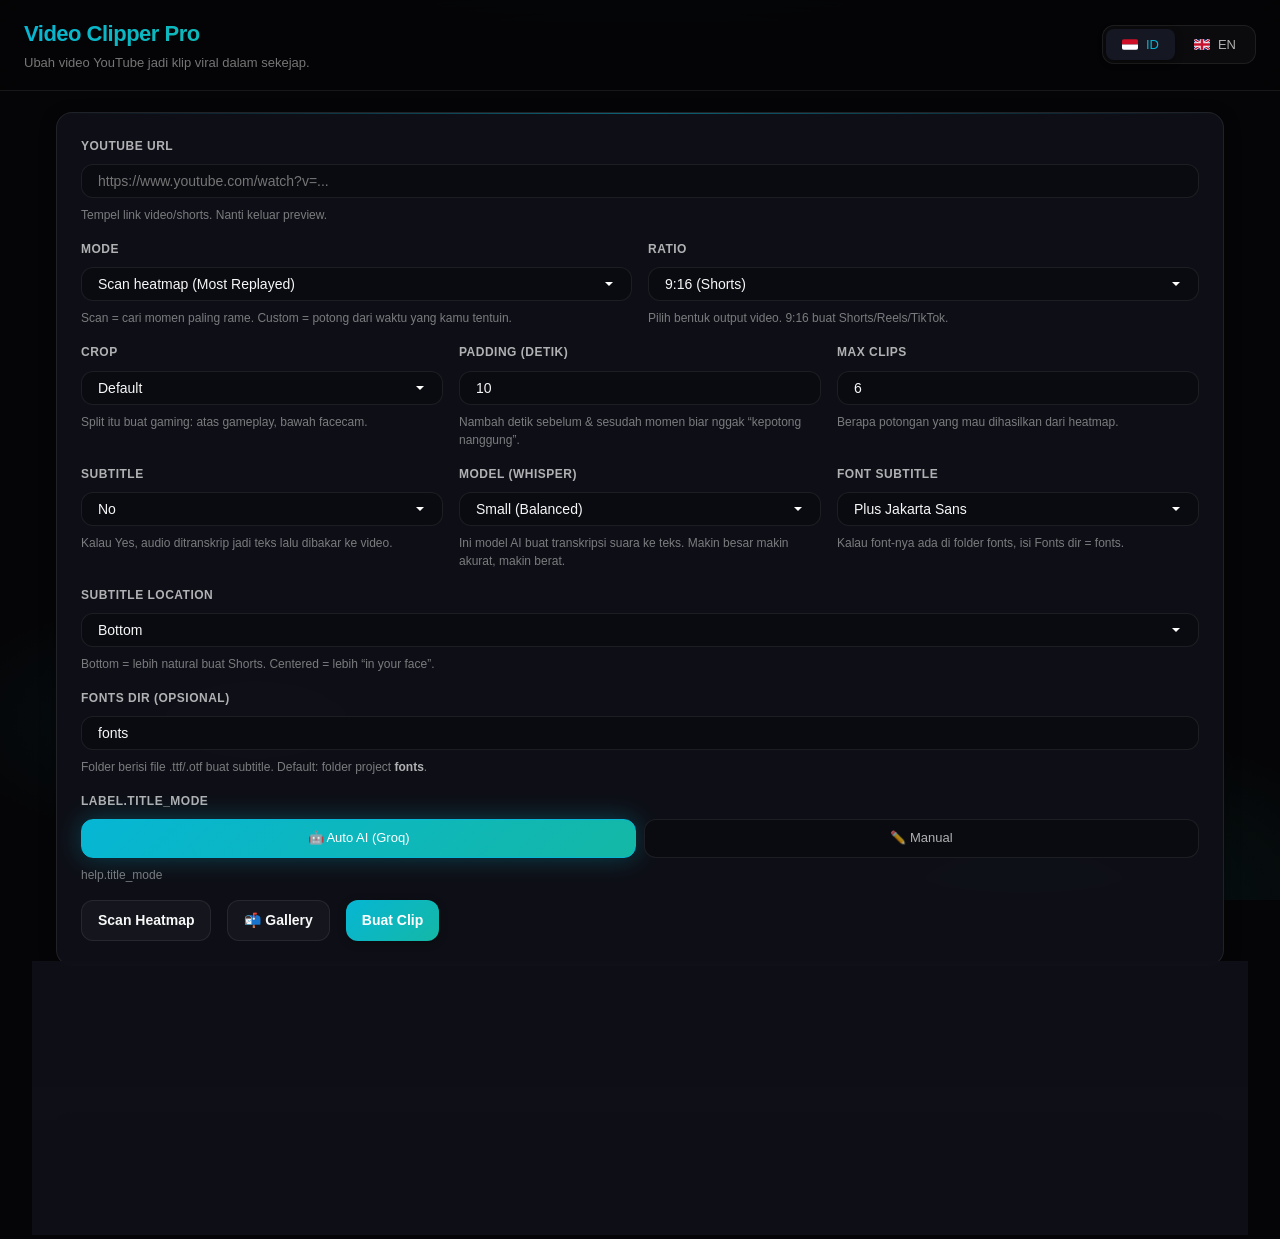
==== templates/index.html @ d00d5d04 "Initial commit - YouTube Heatmap Clipper" ====
<!doctype html>
<html lang="id">
  <head>
    <meta charset="utf-8" />
    <meta name="viewport" content="width=device-width, initial-scale=1" />
    <title>Video Clipper Pro</title>
    <link rel="stylesheet" href="/static/style.css" />
  </head>
  <body>
    <div id="topProgressWrap" class="topProgressWrap hide" aria-hidden="true">
      <div class="topProgressBar">
        <div id="topProgressBar" class="topProgressFill"></div>
      </div>
      <div id="topProgressText" class="topProgressText"></div>
    </div>
    <div class="bg"></div>

    <header class="top">
      <div class="topLeft">
        <div class="title">Video Clipper Pro</div>
        <div class="sub" data-i18n="top.tagline">Convert YouTube videos to viral clips in seconds.</div>
      </div>
      <div class="topRight">
        <div class="langSwitch" role="group" aria-label="Language">
          <button id="langId" class="langBtn isActive" type="button" aria-label="Bahasa Indonesia">
            <svg class="flag" viewBox="0 0 36 24" aria-hidden="true">
              <path d="M0 0h36v12H0z" fill="#CE1126"></path>
              <path d="M0 12h36v12H0z" fill="#FFFFFF"></path>
            </svg>
            <span>ID</span>
          </button>
          <button id="langEn" class="langBtn" type="button" aria-label="English">
            <svg class="flag" viewBox="0 0 36 24" aria-hidden="true">
              <path d="M0 0h36v24H0z" fill="#012169"></path>
              <path d="M0 0l36 24M36 0L0 24" stroke="#FFF" stroke-width="6"></path>
              <path d="M0 0l36 24M36 0L0 24" stroke="#C8102E" stroke-width="3"></path>
              <path d="M18 0v24M0 12h36" stroke="#FFF" stroke-width="10"></path>
              <path d="M18 0v24M0 12h36" stroke="#C8102E" stroke-width="6"></path>
            </svg>
            <span>EN</span>
          </button>
        </div>
      </div>
    </header>

    <main class="wrap">
      <section class="card">
        <div id="preview" class="preview hide">
          <div class="thumb">
            <img id="thumbImg" alt="" />
          </div>
          <div class="pvMeta">
            <div id="pvTitle" class="pvTitle"></div>
            <div id="pvSub" class="pvSub"></div>
          </div>
        </div>

        <div class="row">
          <label class="label" data-i18n="label.url">YouTube URL</label>
          <input id="url" class="input" placeholder="https://www.youtube.com/watch?v=..." data-i18n-placeholder="ph.url" />
          <div class="help" data-i18n="help.url">Tempel link video/shorts. Preview akan muncul otomatis.</div>
        </div>

        <div class="grid2">
          <div class="row">
            <label class="label" data-i18n="label.mode">Mode</label>
            <select id="mode" class="input">
              <option value="heatmap" data-i18n="opt.mode.heatmap">Scan Heatmap (Most Replayed)</option>
              <option value="custom" data-i18n="opt.mode.custom">Custom Range (Manual)</option>
            </select>
            <div class="help" data-i18n="help.mode">Heatmap = cari momen paling rame. Custom = potong manual.</div>
          </div>
          <div class="row">
            <label class="label" data-i18n="label.ratio">Output Ratio</label>
            <select id="ratio" class="input">
              <option value="9:16" selected data-i18n="opt.ratio.9_16">9:16 (Shorts/Reels/TikTok)</option>
              <option value="1:1">1:1 (Square)</option>
              <option value="16:9">16:9 (Landscape)</option>
              <option value="original" data-i18n="opt.ratio.original">Original</option>
            </select>
            <div class="help" data-i18n="help.ratio">Pilih format output. 9:16 untuk konten vertikal.</div>
          </div>
        </div>

        <div class="grid3">
          <div class="row">
            <label class="label" data-i18n="label.crop">Crop Mode</label>
            <select id="crop" class="input">
              <option value="default" selected data-i18n="opt.crop.default">Default (Center)</option>
              <option value="split_left" data-i18n="opt.crop.split_left">Split Left (Facecam)</option>
              <option value="split_right" data-i18n="opt.crop.split_right">Split Right (Facecam)</option>
            </select>
            <div class="help" data-i18n="help.crop">Split mode untuk gaming content.</div>
          </div>
          <div class="row">
            <label class="label" data-i18n="label.padding">Padding (detik)</label>
            <input id="padding" class="input" type="number" min="0" value="10" />
            <div class="help" data-i18n="help.padding">Durasi tambahan sebelum & sesudah klip.</div>
          </div>
          <div class="row">
            <label class="label" data-i18n="label.max_clips">Max Clips</label>
            <input id="max_clips" class="input" type="number" min="1" value="6" />
            <div class="help" data-i18n="help.max_clips">Jumlah maksimal klip yang dibuat.</div>
          </div>
        </div>

        <div class="grid3">
          <div class="row">
            <label class="label" data-i18n="label.subtitle">Subtitle</label>
            <select id="subtitle" class="input">
              <option value="n" selected data-i18n="opt.no">No</option>
              <option value="y" data-i18n="opt.yes">Yes</option>
            </select>
            <div class="help" data-i18n="help.subtitle">Aktifkan transkripsi AI otomatis.</div>
          </div>
          <div class="row">
            <label class="label" data-i18n="label.whisper_model">Model AI</label>
            <select id="whisper_model" class="input">
              <option value="tiny">Tiny (Fastest)</option>
              <option value="base">Base</option>
              <option value="small" selected>Small (Balanced)</option>
              <option value="medium">Medium</option>
              <option value="large-v3">Large (Best)</option>
            </select>
            <div class="help" data-i18n="help.whisper_model">Model AI untuk transkripsi suara.</div>
          </div>
          <div class="row">
            <label class="label" data-i18n="label.subtitle_font">Subtitle Font</label>
            <select id="subtitle_font_select" class="input">
              <option value="Plus Jakarta Sans" selected>Plus Jakarta Sans</option>
              <option value="Montserrat">Montserrat</option>
              <option value="Roboto">Roboto</option>
              <option value="Arial">Arial</option>
              <option value="custom" data-i18n="opt.custom">Custom…</option>
            </select>
            <input id="subtitle_font_custom" class="input hide" placeholder="Font name (e.g., Poppins)" data-i18n-placeholder="ph.subtitle_font_custom" />
            <div class="help" data-i18n="help.subtitle_font">Pilih font untuk subtitle.</div>
          </div>
        </div>

        <div class="row">
          <label class="label" data-i18n="label.subtitle_location">Subtitle Position</label>
          <select id="subtitle_location" class="input">
            <option value="bottom" selected data-i18n="opt.subtitle_location.bottom">Bottom</option>
            <option value="center" data-i18n="opt.subtitle_location.center">Centered</option>
          </select>
          <div class="help" data-i18n="help.subtitle_location">Posisi subtitle pada video.</div>
        </div>

        <div class="row">
          <label class="label" data-i18n="label.subtitle_fontsdir">Fonts Directory</label>
          <input id="subtitle_fontsdir" class="input" value="fonts" placeholder="Path to fonts folder" />
          <div class="help" data-i18n="help.subtitle_fontsdir">Folder berisi file font .ttf/.otf. Default: <code>fonts</code></div>
        </div>

        <div class="row">
          <label class="label" data-i18n="label.title_mode">Title Mode</label>
          <div class="toggleGroup">
            <label class="toggleOption">
              <input type="radio" name="title_mode" value="auto" checked />
              <span class="toggleLabel">🤖 Auto AI (Groq)</span>
            </label>
            <label class="toggleOption">
              <input type="radio" name="title_mode" value="manual" />
              <span class="toggleLabel">✏️ Manual</span>
            </label>
          </div>
          <div class="help" data-i18n="help.title_mode">Auto = AI generates viral clickbait titles. Manual = You write custom titles.</div>
        </div>

        <div id="manualTitlesBox" class="row hide">
          <label class="label" data-i18n="label.manual_titles">Custom Titles (one per line)</label>
          <textarea id="manual_titles" class="input textarea" rows="4" placeholder="Clip 1 title here&#10;Clip 2 title here&#10;Clip 3 title here" data-i18n-placeholder="ph.manual_titles"></textarea>
          <div class="help" data-i18n="help.manual_titles">Enter custom title for each clip. One title per line. Leave empty for default.</div>
        </div>

        <div id="customBox" class="grid2 hide">
          <div class="row">
            <label class="label" data-i18n="label.start">Start Time</label>
            <input id="start" class="input" placeholder="689 or 11:29" data-i18n-placeholder="ph.start" />
          </div>
          <div class="row">
            <label class="label" data-i18n="label.end">End Time</label>
            <input id="end" class="input" placeholder="742 or 12:22" data-i18n-placeholder="ph.end" />
          </div>
        </div>

        <div class="actions">
          <button id="scanBtn" class="btn ghost" data-i18n="btn.scan">Scan Heatmap</button>
          <a href="/gallery" class="btn ghost">📬 Gallery</a>
          <button id="clipBtn" class="btn" data-i18n="btn.clip">Create Clip</button>
        </div>
      </section>

      <section class="panel">
        <div class="panelHead">
          <div class="panelTitle" data-i18n="panel.segments">Segments</div>
          <div class="panelRight">
            <div class="segMetaLine">
              <div id="segSelectedMeta" class="panelMeta"></div>
              <div id="segMeta" class="panelMeta"></div>
            </div>
            <div id="segControls" class="segControls hide">
              <button id="segSelectAllBtn" class="btn ghost smallBtn" type="button" data-i18n="btn.select_all">Select All</button>
              <button id="segClearBtn" class="btn ghost smallBtn" type="button" data-i18n="btn.clear">Clear</button>
              <button id="segCreateBtn" class="btn smallBtn" type="button" data-i18n="btn.create_selected">Create Selected</button>
            </div>
          </div>
        </div>
        <div id="segments" class="segments"></div>
      </section>

      <section class="panel">
        <div class="panelHead">
          <div class="panelTitle" data-i18n="panel.progress">Progress</div>
          <div id="jobMeta" class="panelMeta"></div>
        </div>
        <div id="progress" class="progress"></div>
        <div id="outputs" class="outputs"></div>
      </section>
    </main>

    <div id="modal" class="modal hide" role="dialog" aria-modal="true">
      <div class="modalBackdrop" id="modalBackdrop"></div>
      <div class="modalCard">
        <div class="modalTop">
          <div id="modalTitle" class="modalTitle"></div>
          <button id="modalClose" class="iconBtn" aria-label="Close">✕</button>
        </div>
        <div id="modalBody" class="modalBody"></div>
      </div>
    </div>

    <script src="/static/app.js"></script>
  </body>
</html>
---- static/style.css ----
/* Video Clipper Pro - Modern Design System */
:root {
  /* Modern color palette with better harmony */
  --bg-primary: #050507;
  --bg-secondary: #0a0b10;
  --bg-card: rgba(15, 16, 24, 0.95);
  --bg-elevated: rgba(22, 24, 36, 0.98);

  /* Text colors */
  --text-primary: rgba(255, 255, 255, 0.97);
  --text-secondary: rgba(255, 255, 255, 0.68);
  --text-muted: rgba(255, 255, 255, 0.45);

  /* Accent colors */
  --accent-primary: #06b6d4;
  --accent-secondary: #14b8a6;
  --accent-glow: rgba(6, 182, 212, 0.35);

  /* Functional colors */
  --border: rgba(255, 255, 255, 0.08);
  --border-hover: rgba(6, 182, 212, 0.4);
  --surface: rgba(255, 255, 255, 0.03);
  --surface-hover: rgba(255, 255, 255, 0.06);

  /* Success color */
  --success: #10b981;
  --success-glow: rgba(16, 185, 129, 0.25);

  /* Gradients */
  --gradient-accent: linear-gradient(135deg, #06b6d4 0%, #14b8a6 100%);
  --gradient-card: linear-gradient(145deg, rgba(22, 24, 36, 0.95) 0%, rgba(15, 16, 24, 0.98) 100%);
  --gradient-glow: radial-gradient(ellipse at 50% 0%, rgba(6, 182, 212, 0.15), transparent 50%);

  /* Shadows */
  --shadow-sm: 0 2px 8px rgba(0, 0, 0, 0.3);
  --shadow-md: 0 4px 16px rgba(0, 0, 0, 0.4);
  --shadow-lg: 0 8px 32px rgba(0, 0, 0, 0.5);
  --shadow-glow: 0 0 24px rgba(6, 182, 212, 0.3);

  /* Spacing */
  --space-xs: 4px;
  --space-sm: 8px;
  --space-md: 16px;
  --space-lg: 24px;
  --space-xl: 32px;

  /* Border radius */
  --radius-sm: 8px;
  --radius-md: 12px;
  --radius-lg: 16px;
  --radius-xl: 24px;
  --radius-full: 9999px;
}

* {
  box-sizing: border-box;
  margin: 0;
  padding: 0;
}

html, body {
  height: 100%;
}

/* Modern font setup */
@font-face {
  font-family: "Plus Jakarta Sans";
  src: url("/assets/fonts/Plus_Jakarta_Sans/static/PlusJakartaSans-Regular.ttf") format("truetype");
  font-weight: 400;
  font-style: normal;
}

@font-face {
  font-family: "Plus Jakarta Sans";
  src: url("/assets/fonts/Plus_Jakarta_Sans/static/PlusJakartaSans-Bold.ttf") format("truetype");
  font-weight: 700;
  font-style: normal;
}

body {
  font-family: "Plus Jakarta Sans", -apple-system, BlinkMacSystemFont, "Segoe UI", Roboto, sans-serif;
  font-size: 14px;
  line-height: 1.6;
  color: var(--text-primary);
  background: var(--bg-primary);
  overflow-x: hidden;
}

/* Animated background */
.bg {
  position: fixed;
  inset: 0;
  z-index: -1;
  background:
    radial-gradient(ellipse 80% 50% at 50% -20%, rgba(6, 182, 212, 0.15), transparent 50%),
    radial-gradient(ellipse 60% 40% at 80% 100%, rgba(20, 184, 166, 0.1), transparent 50%),
    radial-gradient(ellipse 50% 30% at 20% 80%, rgba(6, 182, 212, 0.08), transparent 50%),
    var(--bg-primary);
  animation: bgShift 20s ease-in-out infinite alternate;
}

@keyframes bgShift {
  0% { filter: brightness(1) saturate(1); }
  100% { filter: brightness(1.05) saturate(1.1); }
}

/* Container */
.wrap {
  position: relative;
  max-width: 1200px;
  margin: 0 auto;
  padding: var(--space-xl) var(--space-md);
  padding-top: calc(var(--space-xl) + 80px);
}

/* Modern Header */
.top {
  position: fixed;
  top: 0;
  left: 0;
  right: 0;
  z-index: 100;
  padding: var(--space-md) var(--space-lg);
  background: rgba(5, 5, 7, 0.85);
  backdrop-filter: blur(20px) saturate(180%);
  border-bottom: 1px solid var(--border);
  display: flex;
  justify-content: space-between;
  align-items: center;
  gap: var(--space-md);
}

.topLeft {
  display: flex;
  flex-direction: column;
  gap: 2px;
}

.title {
  font-size: 22px;
  font-weight: 700;
  background: var(--gradient-accent);
  -webkit-background-clip: text;
  -webkit-text-fill-color: transparent;
  background-clip: text;
  letter-spacing: -0.5px;
}

.sub {
  color: var(--text-muted);
  font-size: 13px;
  font-weight: 500;
}

.topRight {
  display: flex;
  align-items: center;
  gap: var(--space-md);
}

/* Modern Language Switcher */
.langSwitch {
  display: flex;
  background: var(--surface);
  border: 1px solid var(--border);
  border-radius: var(--radius-md);
  padding: 3px;
  gap: 3px;
}

.langBtn {
  display: flex;
  align-items: center;
  gap: var(--space-sm);
  padding: var(--space-sm) var(--space-md);
  border-radius: var(--radius-sm);
  border: none;
  background: transparent;
  color: var(--text-secondary);
  font-size: 13px;
  font-weight: 500;
  cursor: pointer;
  transition: all 0.2s ease;
}

.langBtn:hover {
  color: var(--text-primary);
  background: var(--surface-hover);
}

.langBtn.isActive {
  background: var(--bg-elevated);
  color: var(--accent-primary);
  box-shadow: var(--shadow-sm);
}

.flag {
  width: 16px;
  height: 11px;
  border-radius: 2px;
  overflow: hidden;
}

/* Card Design */
.card {
  background: var(--bg-card);
  border: 1px solid var(--border);
  border-radius: var(--radius-lg);
  padding: var(--space-lg);
  backdrop-filter: blur(10px);
  box-shadow: var(--shadow-md);
  position: relative;
  overflow: hidden;
}

.card::before {
  content: '';
  position: absolute;
  top: 0;
  left: 0;
  right: 0;
  height: 1px;
  background: linear-gradient(90deg, transparent, var(--accent-primary), transparent);
  opacity: 0.5;
}

/* Preview Section */
.preview {
  display: grid;
  grid-template-columns: 200px 1fr;
  gap: var(--space-md);
  padding: var(--space-md);
  background: var(--gradient-card);
  border: 1px solid var(--border);
  border-radius: var(--radius-lg);
  margin-bottom: var(--space-md);
  align-items: center;
}

.thumb {
  width: 100%;
  aspect-ratio: 16/9;
  border-radius: var(--radius-md);
  overflow: hidden;
  background: var(--surface);
  border: 1px solid var(--border);
}

.thumb img {
  width: 100%;
  height: 100%;
  object-fit: cover;
}

.pvTitle {
  font-weight: 600;
  font-size: 15px;
  margin-bottom: var(--space-xs);
}

.pvSub {
  color: var(--text-muted);
  font-size: 13px;
}

/* Form Elements */
.row {
  display: flex;
  flex-direction: column;
  gap: var(--space-sm);
  margin-bottom: var(--space-md);
}

.label {
  color: var(--text-secondary);
  font-size: 12px;
  font-weight: 600;
  text-transform: uppercase;
  letter-spacing: 0.5px;
}

.help {
  color: var(--text-muted);
  font-size: 12px;
  line-height: 1.5;
}

.help b {
  color: var(--text-secondary);
  font-weight: 600;
}

.input, select.input {
  width: 100%;
  padding: var(--space-sm) var(--space-md);
  background: var(--bg-secondary);
  border: 1px solid var(--border);
  border-radius: var(--radius-md);
  color: var(--text-primary);
  font-size: 14px;
  font-family: inherit;
  transition: all 0.2s ease;
  outline: none;
}

.input:focus, select.input:focus {
  border-color: var(--accent-primary);
  box-shadow: 0 0 0 3px var(--accent-glow);
  background: var(--bg-elevated);
}

select.input {
  appearance: none;
  background-image: url("data:image/svg+xml,%3Csvg xmlns='http://www.w3.org/2000/svg' width='12' height='12' viewBox='0 0 12 12'%3E%3Cpath fill='%23ffffff' d='M6 8L2 4h8z'/%3E%3C/svg%3E");
  background-repeat: no-repeat;
  background-position: calc(100% - var(--space-md)) 50%;
  padding-right: calc(var(--space-md) * 2.5);
}

/* Toggle Group for Title Mode */
.toggleGroup {
  display: flex;
  gap: var(--space-sm);
}

.toggleOption {
  flex: 1;
  position: relative;
}

.toggleOption input[type="radio"] {
  position: absolute;
  opacity: 0;
  width: 0;
  height: 0;
}

.toggleLabel {
  display: flex;
  align-items: center;
  justify-content: center;
  gap: var(--space-xs);
  padding: var(--space-sm) var(--space-md);
  background: var(--bg-secondary);
  border: 1px solid var(--border);
  border-radius: var(--radius-md);
  color: var(--text-secondary);
  font-size: 13px;
  font-weight: 500;
  cursor: pointer;
  transition: all 0.2s ease;
  text-align: center;
}

.toggleOption input[type="radio"]:checked + .toggleLabel {
  background: var(--gradient-accent);
  border-color: var(--accent-primary);
  color: white;
  box-shadow: var(--shadow-glow);
}

.toggleOption:hover .toggleLabel {
  border-color: var(--border-hover);
}

.toggleOption input[type="radio"]:focus + .toggleLabel {
  box-shadow: 0 0 0 3px var(--accent-glow);
}

/* Textarea */
.textarea {
  min-height: 100px;
  resize: vertical;
  font-family: inherit;
  line-height: 1.5;
}

/* Grid Layouts */
.grid2 {
  display: grid;
  grid-template-columns: repeat(2, 1fr);
  gap: var(--space-md);
}

.grid3 {
  display: grid;
  grid-template-columns: repeat(3, 1fr);
  gap: var(--space-md);
}

/* Buttons */
.btn {
  display: inline-flex;
  align-items: center;
  justify-content: center;
  gap: var(--space-sm);
  padding: var(--space-sm) var(--space-md);
  border: none;
  border-radius: var(--radius-md);
  font-size: 14px;
  font-weight: 600;
  cursor: pointer;
  transition: all 0.2s ease;
  text-decoration: none;
}

.btn:disabled {
  opacity: 0.5;
  cursor: not-allowed;
}

.btn {
  background: var(--gradient-accent);
  color: white;
  box-shadow: var(--shadow-sm);
}

.btn:hover:not(:disabled) {
  transform: translateY(-1px);
  box-shadow: var(--shadow-md), var(--shadow-glow);
}

.btn.ghost {
  background: var(--surface);
  color: var(--text-primary);
  border: 1px solid var(--border);
  box-shadow: none;
}

.btn.ghost:hover:not(:disabled) {
  background: var(--surface-hover);
  border-color: var(--border-hover);
}

.smallBtn {
  padding: var(--space-xs) var(--space-sm);
  font-size: 13px;
}

/* Actions */
.actions {
  display: flex;
  gap: var(--space-md);
  margin-top: var(--space-md);
}

/* Panel */
.panel {
  margin-top: var(--space-md);
  background: var(--bg-card);
  border: 1px solid var(--border);
  border-radius: var(--radius-lg);
  padding: var(--space-md);
  backdrop-filter: blur(10px);
  box-shadow: var(--shadow-md);
}

.panelHead {
  display: flex;
  justify-content: space-between;
  align-items: center;
  gap: var(--space-md);
  margin-bottom: var(--space-md);
  padding-bottom: var(--space-md);
  border-bottom: 1px solid var(--border);
}

.panelTitle {
  font-size: 15px;
  font-weight: 700;
  color: var(--text-primary);
}

.panelMeta {
  color: var(--text-muted);
  font-size: 12px;
}

.panelRight {
  display: flex;
  flex-direction: column;
  align-items: flex-end;
  gap: var(--space-sm);
}

.segMetaLine {
  display: flex;
  align-items: center;
  gap: var(--space-md);
}

.segControls {
  display: flex;
  gap: var(--space-sm);
}

/* Segments */
.segments {
  display: grid;
  gap: var(--space-sm);
}

.seg {
  display: grid;
  grid-template-columns: 140px 1fr auto;
  gap: var(--space-md);
  padding: var(--space-md);
  background: var(--bg-secondary);
  border: 1px solid var(--border);
  border-radius: var(--radius-md);
  cursor: pointer;
  transition: all 0.2s ease;
  align-items: center;
}

.seg:hover {
  border-color: var(--border-hover);
  transform: translateY(-1px);
  box-shadow: var(--shadow-sm);
}

.seg.selected {
  border-color: var(--accent-primary);
  background: var(--bg-elevated);
  box-shadow: var(--shadow-md), var(--shadow-glow);
}

.segThumb {
  position: relative;
  width: 100%;
  aspect-ratio: 16/9;
  border-radius: var(--radius-sm);
  overflow: hidden;
  background: var(--surface);
  border: 1px solid var(--border);
}

.segThumb img {
  width: 100%;
  height: 100%;
  object-fit: cover;
}

.segTime {
  position: absolute;
  bottom: var(--space-sm);
  left: var(--space-sm);
  padding: 2px var(--space-sm);
  background: rgba(0, 0, 0, 0.7);
  border-radius: var(--radius-sm);
  color: white;
  font-size: 11px;
  font-weight: 600;
  backdrop-filter: blur(4px);
}

.segMain {
  display: flex;
  flex-direction: column;
  gap: 2px;
}

.seg .t {
  font-weight: 600;
  font-size: 13px;
}

.seg .m {
  color: var(--text-muted);
  font-size: 12px;
}

.segSide {
  display: flex;
  flex-direction: column;
  align-items: flex-end;
  gap: var(--space-sm);
}

.pill {
  padding: var(--space-xs) var(--space-sm);
  background: var(--surface);
  border: 1px solid var(--border);
  border-radius: var(--radius-full);
  color: var(--text-muted);
  font-size: 11px;
  font-weight: 600;
}

.seg.selected .pill {
  background: var(--accent-glow);
  border-color: var(--accent-primary);
  color: var(--accent-primary);
}

/* Progress */
.progress {
  display: flex;
  flex-direction: column;
  gap: var(--space-sm);
}

.barWrapper {
  width: 100%;
}

.progress-text {
  text-align: center;
  font-size: 0.85rem;
  color: var(--text-secondary);
  margin-top: var(--space-xs);
  font-weight: 500;
}

.progress-pct {
  position: absolute;
  right: var(--space-sm);
  top: 50%;
  transform: translateY(-50%);
  font-size: 0.75rem;
  font-weight: 700;
  color: var(--text-primary);
  text-shadow: 0 1px 2px rgba(0,0,0,0.5);
}

.status-done {
  color: var(--success);
  font-weight: 700;
}

.status-error {
  color: #ff6464;
  font-weight: 700;
}

.status-running {
  color: var(--accent-primary);
  font-weight: 600;
}

.status-queued {
  color: var(--text-muted);
  font-weight: 500;
}

.error-text {
  color: #ff6464;
  font-size: 0.85rem;
  padding: var(--space-sm);
  background: rgba(255, 100, 100, 0.1);
  border: 1px solid rgba(255, 100, 100, 0.3);
  border-radius: var(--radius-sm);
  margin-top: var(--space-xs);
}

.bar {
  height: 12px;
  background: rgba(255, 255, 255, 0.05);
  border-radius: var(--radius-md);
  overflow: hidden;
  border: 1px solid var(--border);
}

.bar > div {
  height: 100%;
  background: var(--gradient-accent);
  border-radius: var(--radius-md);
  transition: width 0.5s ease;
  box-shadow: 0 0 16px var(--accent-glow);
  position: relative;
  min-width: 2px;
}

/* Indeterminate progress animation */
.bar > div[style*="width: 0%"] {
  animation: indeterminate 1.5s ease-in-out infinite;
}

@keyframes indeterminate {
  0% { width: 0% !important; }
  50% { width: 30% !important; }
  100% { width: 0% !important; }
}

.bar > div::after {
  content: '';
  position: absolute;
  top: 0;
  left: 0;
  right: 0;
  bottom: 0;
  background: linear-gradient(90deg, transparent, rgba(255, 255, 255, 0.3), transparent);
  animation: shimmer 2s infinite;
}

@keyframes shimmer {
  0% { transform: translateX(-100%); }
  100% { transform: translateX(100%); }
}

/* Outputs */
.outputs {
  display: grid;
  gap: var(--space-sm);
  margin-top: var(--space-sm);
}

.galleryBtn {
  margin-top: var(--space-md);
}

.out {
  display: flex;
  justify-content: space-between;
  align-items: center;
  gap: var(--space-md);
  padding: var(--space-md);
  background: var(--bg-secondary);
  border: 1px solid var(--border);
  border-radius: var(--radius-md);
}

.outLeft {
  display: flex;
  flex-direction: column;
  gap: 2px;
}

.outRight {
  display: flex;
  gap: var(--space-sm);
}

.out a {
  color: var(--text-primary);
  text-decoration: none;
  font-weight: 500;
  font-size: 13px;
}

.out a:hover {
  color: var(--accent-primary);
}

.small {
  color: var(--text-muted);
  font-size: 12px;
}

/* Top Progress */
.topProgressWrap {
  position: fixed;
  top: 0;
  left: 0;
  right: 0;
  z-index: 1000;
  pointer-events: none;
}

.topProgressBar {
  height: 3px;
  background: rgba(255, 255, 255, 0.1);
  position: fixed;
  top: 0;
  left: 0;
  right: 0;
  z-index: 1000;
}

.topProgressFill {
  height: 100%;
  background: var(--gradient-accent);
  box-shadow: 0 0 20px var(--accent-glow);
  transition: width 0.3s ease;
}

.topProgressText {
  position: fixed;
  top: 3px;
  left: 50%;
  transform: translateX(-50%);
  display: flex;
  align-items: center;
  justify-content: center;
  padding: var(--space-xs) var(--space-md);
  background: rgba(5, 5, 7, 0.9);
  backdrop-filter: blur(10px);
  border: 1px solid var(--border);
  border-radius: 0 0 var(--radius-md) var(--radius-md);
  color: var(--text-primary);
  font-size: 11px;
  font-weight: 600;
  white-space: nowrap;
  z-index: 1000;
  box-shadow: var(--shadow-md);
}

/* Modal */
.modal {
  position: fixed;
  inset: 0;
  z-index: 200;
  display: grid;
  place-items: center;
  padding: var(--space-md);
}

.modalBackdrop {
  position: absolute;
  inset: 0;
  background: rgba(0, 0, 0, 0.7);
  backdrop-filter: blur(8px);
}

.modalCard {
  position: relative;
  width: 100%;
  max-width: 900px;
  max-height: 85vh;
  background: var(--bg-card);
  border: 1px solid var(--border);
  border-radius: var(--radius-lg);
  overflow: hidden;
  box-shadow: var(--shadow-lg);
}

.modalTop {
  display: flex;
  justify-content: space-between;
  align-items: center;
  padding: var(--space-md);
  border-bottom: 1px solid var(--border);
}

.modalTitle {
  font-weight: 700;
  font-size: 15px;
}

.iconBtn {
  padding: var(--space-sm);
  background: var(--surface);
  border: 1px solid var(--border);
  border-radius: var(--radius-sm);
  color: var(--text-secondary);
  cursor: pointer;
  transition: all 0.2s ease;
}

.iconBtn:hover {
  background: var(--surface-hover);
  color: var(--text-primary);
}

.modalBody {
  padding: var(--space-md);
  max-height: calc(85vh - 60px);
  overflow: auto;
  display: grid;
  place-items: center;
}

.embed, .video {
  width: 100%;
  border-radius: var(--radius-md);
  background: var(--bg-primary);
}

.embed {
  aspect-ratio: 16/9;
  border: none;
}

.video {
  max-height: calc(85vh - 100px);
}

/* Utility */
.hide {
  display: none !important;
}

/* Responsive */
@media (max-width: 768px) {
  .wrap {
    padding: var(--space-md);
  }

  .top {
    padding: var(--space-sm) var(--space-md);
  }

  .title {
    font-size: 18px;
  }

  .grid2, .grid3 {
    grid-template-columns: 1fr;
  }

  .preview {
    grid-template-columns: 1fr;
    gap: var(--space-sm);
  }

  .seg {
    grid-template-columns: 1fr;
    gap: var(--space-sm);
  }

  .segThumb {
    width: 100%;
  }

  .actions {
    flex-direction: column;
  }

  .btn {
    width: 100%;
  }
}

/* Animations */
@keyframes fadeIn {
  from { opacity: 0; transform: translateY(10px); }
  to { opacity: 1; transform: translateY(0); }
}

.card, .panel, .seg, .out {
  animation: fadeIn 0.3s ease;
}
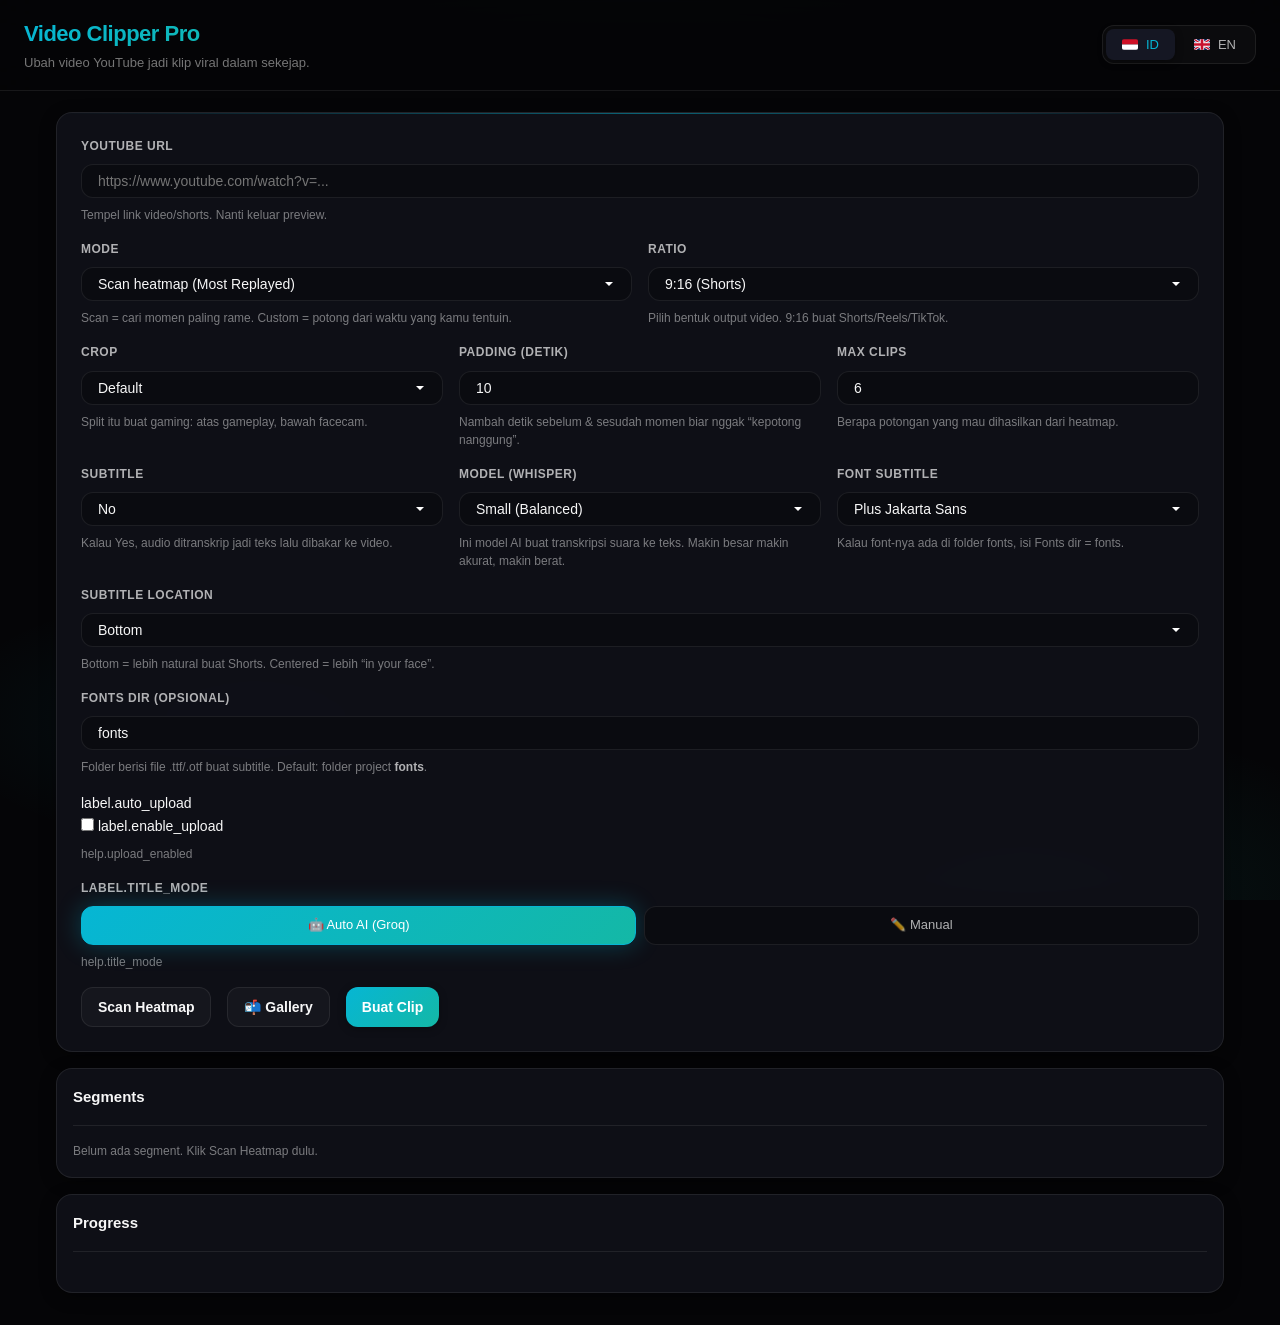
==== commit da7307ca: "add fiture auto upload YT" ====
--- a/templates/index.html
+++ b/templates/index.html
@@ -153,6 +153,40 @@
           <div class="help" data-i18n="help.subtitle_fontsdir">Folder berisi file font .ttf/.otf. Default: <code>fonts</code></div>
         </div>
 
+        <!-- Auto Upload Settings -->
+        <div class="uploadSection">
+          <div class="sectionTitle">
+            <span data-i18n="label.auto_upload">🚀 Auto Upload (Beta)</span>
+          </div>
+          
+          <div class="row">
+            <label class="checkbox">
+              <input id="upload_enabled" type="checkbox" />
+              <span data-i18n="label.enable_upload">Enable auto upload after clip creation</span>
+            </label>
+            <div class="help" data-i18n="help.upload_enabled">Otomatis upload ke platform yang dipilih setelah clip jadi.</div>
+          </div>
+
+          <div id="uploadPlatformsWrap" class="hide">
+            <div class="row">
+              <label class="label" data-i18n="label.upload_platforms">Upload to:</label>
+              <div class="platformChecks">
+                <label class="checkbox">
+                  <input id="platform_youtube" type="checkbox" value="youtube" checked />
+                  <span>YouTube Shorts</span>
+                </label>
+                <label class="checkbox">
+                  <input id="platform_tiktok" type="checkbox" value="tiktok" disabled title="Coming soon" />
+                  <span>TikTok (Coming Soon)</span>
+                </label>
+              </div>
+              <div class="help" data-i18n="help.upload_platforms">
+                ⚙️ YouTube requires OAuth setup. See <a href="/static/YOUTUBE_SETUP.md" target="_blank">setup guide</a>.
+              </div>
+            </div>
+          </div>
+        </div>
+
         <div class="row">
           <label class="label" data-i18n="label.title_mode">Title Mode</label>
           <div class="toggleGroup">
